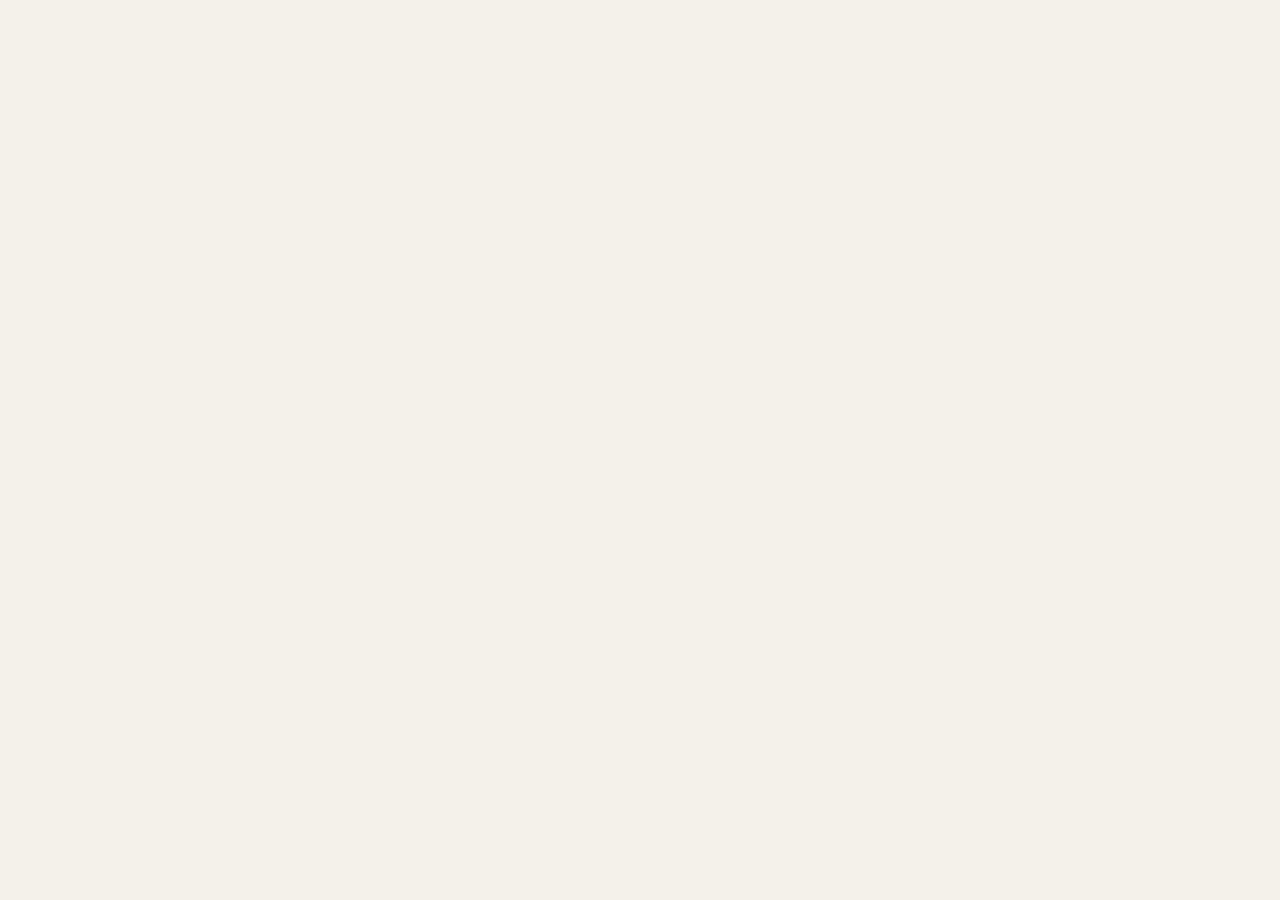
==== index.html @ 5c94772a "files" ====
<!DOCTYPE html>
<html lang="en">
<head>
  <meta charset="UTF-8">
  <meta name="viewport" content="width=device-width, initial-scale=1.0">
  <title>Your Name, Web 1</title>

  <link rel="preconnect" href="https://fonts.googleapis.com">
  <link rel="preconnect" href="https://fonts.gstatic.com" crossorigin>
  <link href="https://fonts.googleapis.com/css2?family=Anton&family=Work+Sans:wght@400;600&display=swap" rel="stylesheet">

  <link rel="stylesheet" href="css/styles.css">
</head>
<body>

  <main>

  </main>

</body>
</html>
---- css/styles.css ----
/* My colors. Write these down, you type them a lot.
   ink     #111111
   paper   #F4F1EA
   bone    #E6E0D4
   blue    #0B5CAD
   orange  #E0592A
   yellow  #F2B705  */

* {
  box-sizing: border-box;
  margin: 0;
  padding: 0;
}

body {
  background: #F4F1EA;
  color: #111111;
  font-family: 'Work Sans', Helvetica, Arial, sans-serif;
  font-size: 18px;
  line-height: 1.55;
}

h1, h2, h3 {
  font-family: 'Anton', Impact, sans-serif;
  font-weight: 400;
  text-transform: uppercase;
  line-height: 1;
}
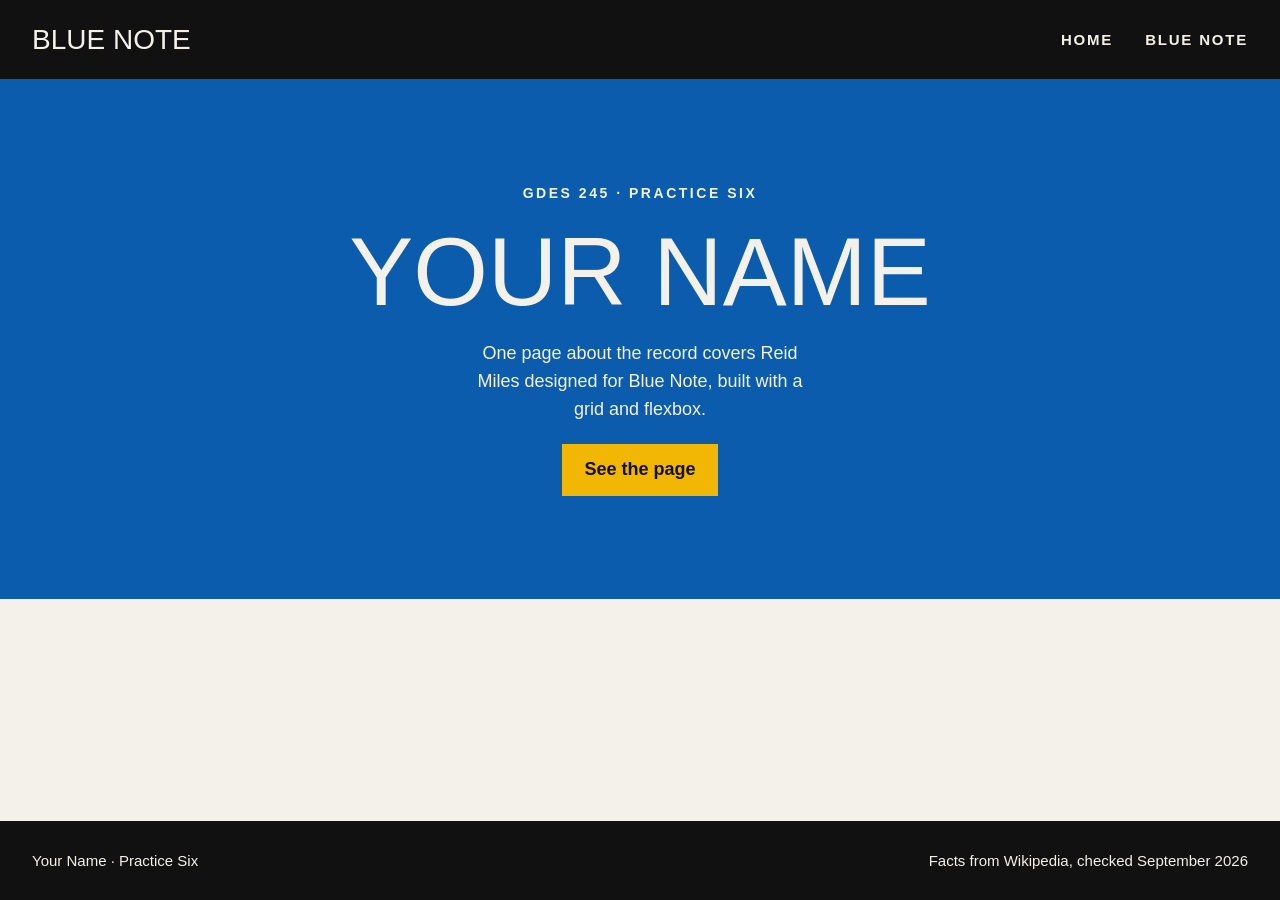
==== commit f277e9b9: "home page" ====
--- a/index.html
+++ b/index.html
@@ -13,9 +13,32 @@
 </head>
 <body>
 
+  <header class="site-header">
+    <a class="logo" href="index.html">Blue Note</a>
+    <nav>
+      <ul>
+        <li><a href="index.html">Home</a></li>
+        <li><a href="pages/blue-note.html">Blue Note</a></li>
+      </ul>
+    </nav>
+  </header>
+
   <main>
+
+    <section class="hero">
+      <p class="eyebrow">GDES 245 &middot; Practice Six</p>
+      <h1>Your Name</h1>
+      <p class="lede">One page about the record covers Reid Miles
+         designed for Blue Note, built with a grid and flexbox.</p>
+      <a class="button" href="pages/blue-note.html">See the page</a>
+    </section>
 
   </main>
 
+  <footer class="site-footer" id="sources">
+    <p>Your Name &middot; Practice Six</p>
+    <p>Facts from Wikipedia, checked September 2026</p>
+  </footer>
+
 </body>
 </html>
--- a/css/styles.css
+++ b/css/styles.css
@@ -13,6 +13,9 @@
 }
 
 body {
+  display: flex;
+  flex-direction: column;
+  min-height: 100vh;
   background: #F4F1EA;
   color: #111111;
   font-family: 'Work Sans', Helvetica, Arial, sans-serif;
@@ -25,4 +28,200 @@
   font-weight: 400;
   text-transform: uppercase;
   line-height: 1;
+}
+
+.site-header {
+  display: flex;
+  justify-content: space-between;
+  align-items: center;
+  padding: 18px 32px;
+  background: #111111;
+}
+
+.logo {
+  font-family: 'Anton', Impact, sans-serif;
+  font-size: 28px;
+  text-transform: uppercase;
+  color: #F4F1EA;
+  text-decoration: none;
+}
+
+.site-header ul {
+  display: flex;
+  gap: 32px;
+  list-style: none;
+}
+
+.site-header ul a {
+  color: #F4F1EA;
+  text-decoration: none;
+  font-size: 15px;
+  font-weight: 600;
+  letter-spacing: 0.12em;
+  text-transform: uppercase;
+}
+
+.hero {
+  display: flex;
+  flex-direction: column;
+  justify-content: center;
+  align-items: center;
+  gap: 20px;
+  min-height: 520px;
+  padding: 48px 32px;
+  background: #0B5CAD;
+  color: #F4F1EA;
+  text-align: center;
+}
+
+.hero h1 {
+  font-size: 96px;
+  max-width: 12ch;
+}
+
+.eyebrow {
+  font-size: 14px;
+  font-weight: 600;
+  letter-spacing: 0.18em;
+  text-transform: uppercase;
+}
+
+.lede {
+  max-width: 34ch;
+}
+
+.button {
+  padding: 12px 22px;
+  background: #F2B705;
+  color: #111111;
+  font-weight: 600;
+  text-decoration: none;
+}
+
+.page {
+  display: grid;
+  grid-template: auto / 2fr 1fr;
+  gap: 48px;
+  max-width: 1100px;
+  margin: 0 auto;
+  padding: 72px 32px;
+}
+
+.page h2 {
+  font-size: 48px;
+  margin-bottom: 20px;
+}
+
+.people {
+  grid-column: span 2;
+}
+
+.album {
+  display: flex;
+  align-items: center;
+  gap: 24px;
+  padding: 20px 0;
+  border-top: 3px solid #111111;
+}
+
+.swatch {
+  flex: 0 0 100px;
+  height: 100px;
+  display: flex;
+  justify-content: center;
+  align-items: center;
+  font-family: 'Anton', Impact, sans-serif;
+  font-size: 32px;
+}
+
+.blue   { background: #0B5CAD; color: #F4F1EA; }
+.ink    { background: #111111; color: #F2B705; }
+.orange { background: #E0592A; color: #111111; }
+.yellow { background: #F2B705; color: #111111; }
+
+.info {
+  flex: 1;
+}
+
+.info h3 {
+  font-size: 32px;
+}
+
+.tags {
+  display: flex;
+  flex-wrap: wrap;
+  gap: 8px;
+  list-style: none;
+  margin-top: 10px;
+}
+
+.tags li {
+  padding: 2px 12px;
+  border: 1.5px solid #111111;
+  border-radius: 999px;
+  font-size: 14px;
+}
+
+.studio {
+  display: flex;
+  flex-direction: column;
+  gap: 16px;
+}
+
+.studio img {
+  width: 100%;
+  height: auto;
+}
+
+.credit {
+  font-size: 13px;
+  color: #595959;
+}
+
+.cards {
+  display: flex;
+  gap: 24px;
+}
+
+.person {
+  flex: 1;
+  display: flex;
+  flex-direction: column;
+  justify-content: space-between;
+  gap: 28px;
+  padding: 28px;
+  background: #E6E0D4;
+}
+
+.person h3 {
+  font-size: 32px;
+  margin-bottom: 12px;
+}
+
+.role {
+  font-size: 14px;
+  font-weight: 600;
+  letter-spacing: 0.18em;
+  text-transform: uppercase;
+  color: #0B5CAD;
+  margin-bottom: 6px;
+}
+
+.person a {
+  color: #111111;
+  font-weight: 600;
+}
+
+.site-footer {
+  display: flex;
+  justify-content: space-between;
+  align-items: baseline;
+  padding: 28px 32px;
+  background: #111111;
+  color: #F4F1EA;
+  font-size: 15px;
+}
+
+main {
+  flex: 1;
 }
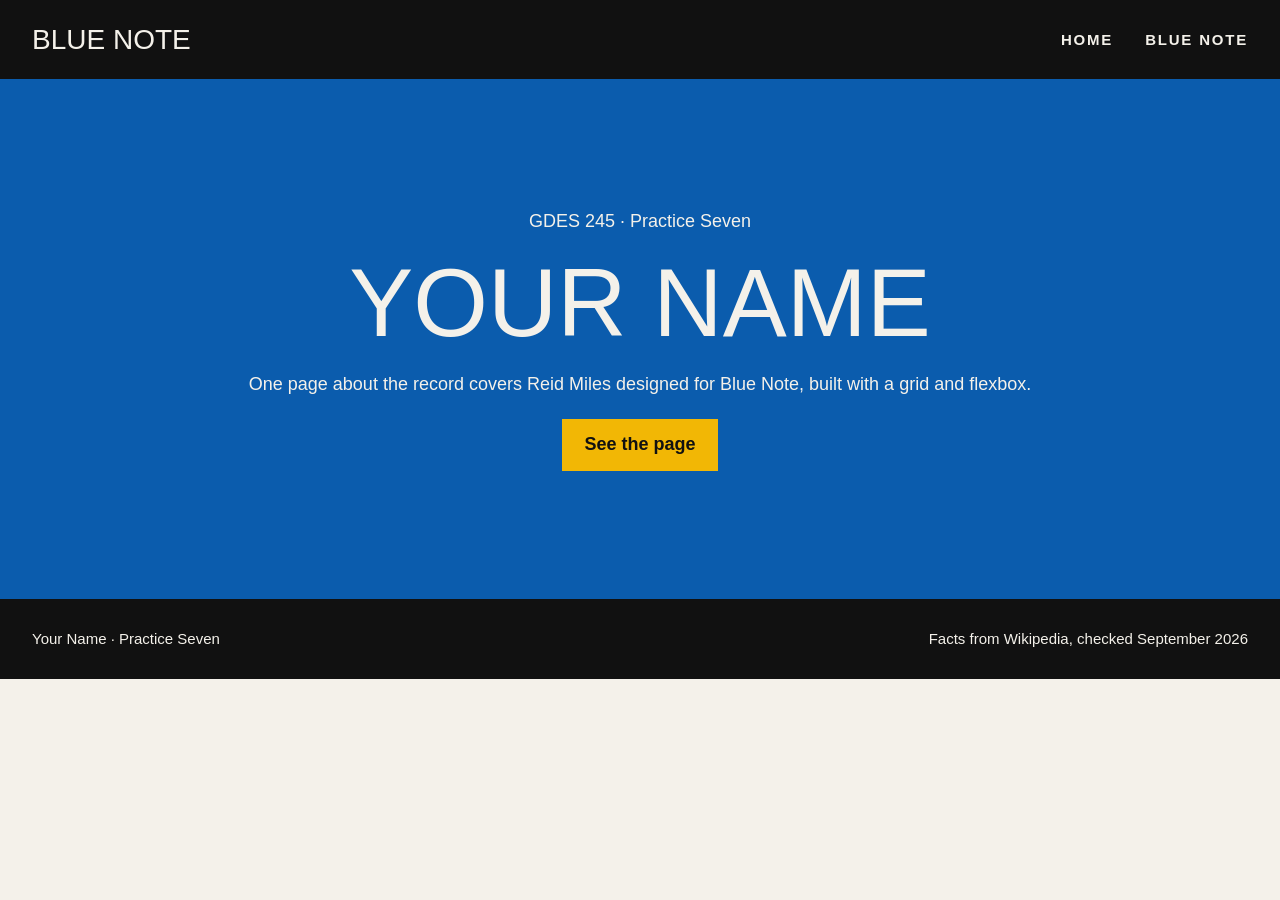
==== commit 6de19336: "Add files via upload" ====
--- a/index.html
+++ b/index.html
@@ -13,32 +13,28 @@
 </head>
 <body>
 
-  <header class="site-header">
-    <a class="logo" href="index.html">Blue Note</a>
-    <nav>
-      <ul>
-        <li><a href="index.html">Home</a></li>
-        <li><a href="pages/blue-note.html">Blue Note</a></li>
-      </ul>
-    </nav>
-  </header>
+<header class="site-header">
+  <a class="logo" href="index.html">Blue Note</a>
+  <nav>
+    <ul>
+      <li><a href="index.html">Home</a></li>
+      <li><a href="pages/blue-note.html">Blue Note</a></li>
+    </ul>
+  </nav>
+</header>
 
-  <main>
+<section class="hero">
+  <p>GDES 245 &middot; Practice Seven</p>
+  <h1>Your Name</h1>
+  <p>One page about the record covers Reid Miles
+     designed for Blue Note, built with a grid and flexbox.</p>
+  <a class="button" href="pages/blue-note.html">See the page</a>
+</section>
 
-    <section class="hero">
-      <p class="eyebrow">GDES 245 &middot; Practice Six</p>
-      <h1>Your Name</h1>
-      <p class="lede">One page about the record covers Reid Miles
-         designed for Blue Note, built with a grid and flexbox.</p>
-      <a class="button" href="pages/blue-note.html">See the page</a>
-    </section>
-
-  </main>
-
-  <footer class="site-footer" id="sources">
-    <p>Your Name &middot; Practice Six</p>
-    <p>Facts from Wikipedia, checked September 2026</p>
-  </footer>
+<footer class="site-footer" id="sources">
+  <p>Your Name &middot; Practice Seven</p>
+  <p>Facts from Wikipedia, checked September 2026</p>
+</footer>
 
 </body>
-</html>+</html>
